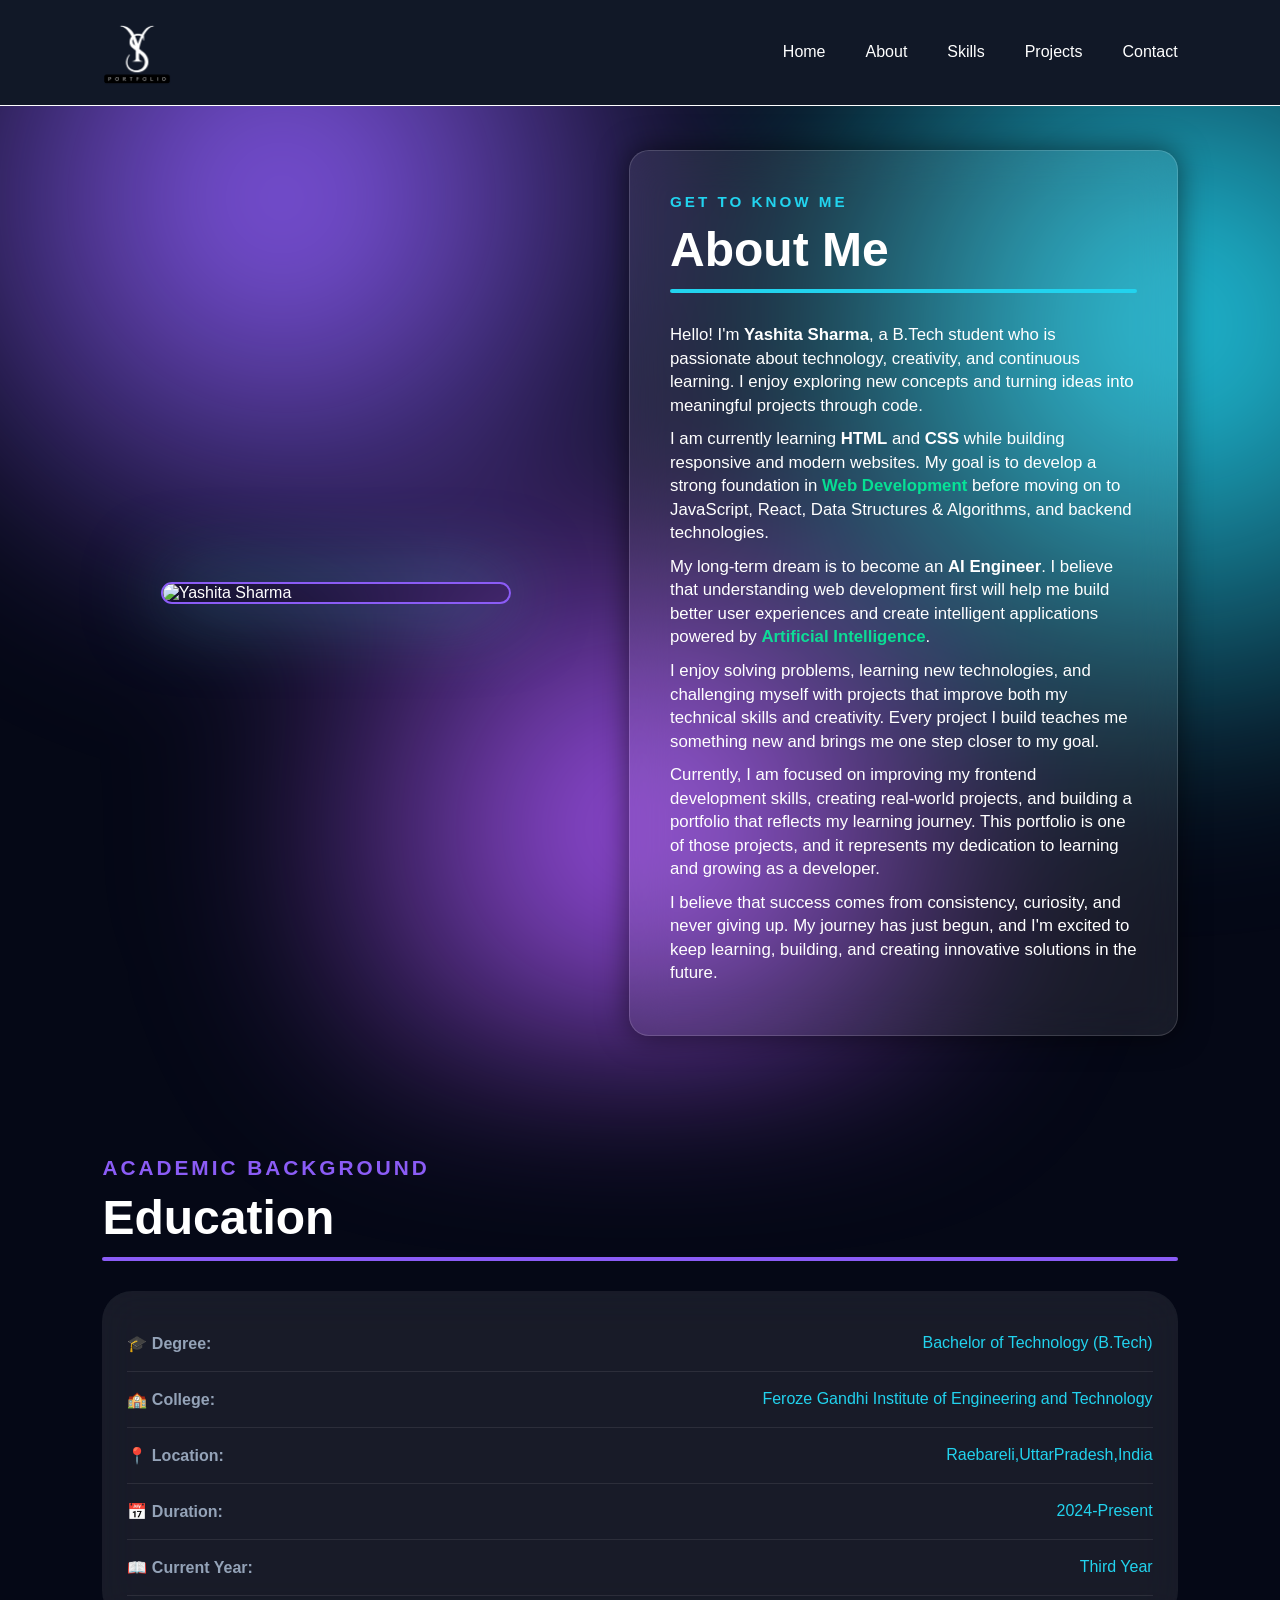
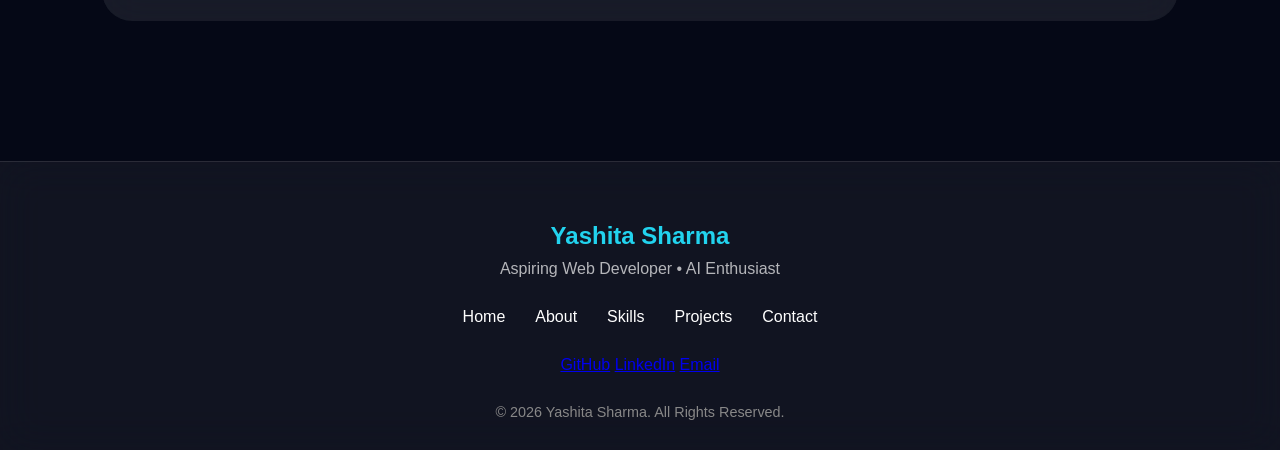
==== pages/about.html @ 7f86b3c3 "Initial commit" ====
<!DOCTYPE html>
<html lang="en">

<head>
    <meta charset="UTF-8">
    <meta name="viewport" content="width=device-width, initial-scale=1.0">
    <title>About | Portfolio</title>
    <link rel="stylesheet" href="../css/style.css">
</head>

<body>
    <header>
        <nav>
            <a href="../index.html" class="logo">
                <img src="../images/yashita.png" alt="YS">
            </a>
            <ul>
                <li><a href="../index.html">Home</a></li>
                <li><a href="about.html">About</a></li>
                <li><a href="skills.html">Skills</a></li>
                <li><a href="projects.html">Projects</a></li>
                <li><a href="contact.html">Contact</a></li>
            </ul>
        </nav>
    </header>
    <main>
        <section class="about">
            <div class="about-container">
                <div class="about-image">
                    <img src="../images/bittu.png" alt="Yashita Sharma">
                </div>
                <div class="about-content">
                    <p class="section-subtitle">Get To Know Me</p>
                    <h1>About Me</h1>

                    <p>
                        Hello! I'm <strong>Yashita Sharma</strong>, a B.Tech student who is passionate about technology,
                        creativity, and continuous learning. I enjoy exploring new concepts and turning ideas into
                        meaningful projects through code.
                    </p>

                    <p>
                        I am currently learning <strong>HTML</strong> and <strong>CSS</strong> while building responsive
                        and modern websites. My goal is to develop a strong foundation in <span>Web Development</span>
                        before moving
                        on to JavaScript, React, Data Structures & Algorithms, and backend technologies.
                    </p>

                    <p>
                        My long-term dream is to become an <strong>AI Engineer</strong>. I believe that understanding
                        web development first will help me build better user experiences and create intelligent
                        applications powered by <span>Artificial Intelligence</span>.
                    </p>

                    <p>
                        I enjoy solving problems, learning new technologies, and challenging myself with projects that
                        improve both my technical skills and creativity. Every project I build teaches me something new
                        and brings me one step closer to my goal.
                    </p>

                    <p>
                        Currently, I am focused on improving my frontend development skills, creating real-world
                        projects, and building a portfolio that reflects my learning journey. This portfolio is one of
                        those projects, and it represents my dedication to learning and growing as a developer.
                    </p>

                    <p>
                        I believe that success comes from consistency, curiosity, and never giving up. My journey has
                        just begun, and I'm excited to keep learning, building, and creating innovative solutions in the
                        future.
                    </p>
                </div>
            </div>
        </section>
        <section class="education">
                <p class="section-subtitle">Academic Background</p>
                <h2>Education</h2>
                <div class="education-card">
                    <div class="education-item">
                        <span class="label">🎓 Degree:</span>
                        <span class="value">Bachelor of Technology (B.Tech)</span>
                    </div>
                    <div class="education-item">
                        <span class="label">🏫 College:</span>
                        <span class="value">Feroze Gandhi Institute of Engineering and Technology</span>
                    </div>
                    <div class="education-item">
                        <span class="label">📍 Location:</span>
                        <span class="value">Raebareli,UttarPradesh,India</span>
                    </div>
                    <div class="education-item">
                        <span class="label">📅 Duration:</span>
                        <span class="value">2024-Present</span>
                    </div>
                    <div class="education-item">
                        <span class="label">📖 Current Year:</span>
                        <span class="value">Third Year</span>
                    </div>
                </div>
            </section>
    </main>
    <footer class="footer">
        <div class="footer-logo">
            <h2>Yashita Sharma</h2>
            <p>Aspiring Web Developer • AI Enthusiast</p>
        </div>
        <div class="footer-links">
            <a href="index.html">Home</a>
            <a href="about.html">About</a>
            <a href="skills.html">Skills</a>
            <a href="projects.html">Projects</a>
            <a href="contact.html">Contact</a>
        </div>
        <div class="footersocial">
            <a href="https://github.com/yourusername" target="_blank">GitHub</a>
            <a href="https://linkedin.com/in/yourusername" target="_blank">LinkedIn</a>
            <a href="mailto:yourname@example.com">Email</a>
        </div>
        <div class="footer-bottom">
            <p>© 2026 Yashita Sharma. All Rights Reserved.</p>
        </div>
    </footer>
</body>

</html>
---- css/style.css ----
/* ======================================
    GOOGLE FONTS
    ================================== */
* {
    margin: 0;
    padding: 0;
    box-sizing: border-box;
}

/* =========================
    ROOT VARIABLES
       ==================== */
:root {
    --bg-color: #050816;
    --card-color: #111827;
    --primary-color: #8B5CF6;
    --secondary-color: #22D3EE;
    --text-color: #FFFFFF;
    --text-light: #94A3B8;
}

/* ==========================
   BODY
   ==================== */
body {
    font-family: 'Manrope', sans-serif;
    background: var(--bg-color);
    color: var(--text-color);
    overflow-x: hidden;
    min-height: 100vh;
}

/* ========
   HTML
     ======== */
html {
    scroll-behavior: smooth;
}

/* ===============
   HEADER
   ============= */
header {
    width: 100%;
    position: fixed;
    top: 0;
    left: 0;
    z-index: 1000;
}

/* ====================
   NAVBAR
     ================== */
nav {
    display: flex;
    justify-content: space-between;
    align-items: center;
    padding: 20px 8%;
    background: #111827;
    backdrop-filter: blur(12px);
    border-bottom: 1px solid white;
}

/* ==========================
   LOGO
   ================= */
.logo {
    font-size: 2rem;
    font-weight: 700;
    color: var(--text-color);
    cursor: pointer;
    transition: 0.3s ease;
    display: flex;
    align-items: center;
    text-decoration: none;
}

.logo img {
    width: 70px;
    height: auto;
    object-fit: contain;
    transition: all 0.4s ease;

}

.logo:hover {
    color: var(--primary-color);
}

.logo img:hover {
    transform: scale(1.1);
}

/* =============================
   NAVIGATION LINKS
   ========================== */
nav ul {
    display: flex;
    list-style: none;
    gap: 40px;
}

nav ul li a {
    text-decoration: none;
    color: var(--text-color);
    font-size: 1rem;
    font-weight: 500;
    transition: 0.3s ease;
}

nav ul li a:hover {
    color: var(--primary-color);
}

/* =============================
   HERO SECTION
   ========================== */
.hero {
    min-height: 100vh;
    display: flex;
    justify-content: space-between;
    align-items: center;
    padding: 120px 8% 50px;
    gap: 60px;
}

.hero-image {
    flex: 1;
    display: flex;
    justify-content: center;
}

.hero-image img {
    width: 350px;
    max-width: 100%;
    border-radius: 50%;
    border: 2px solid var(--secondary-color);
    box-shadow: 0 0 80px #b15cf68c;
}
.hero-image img:hover {
    transform: scale(1.05);
}

.hero-content {
    max-width: 700px;
}

.hero-content p {
    font-size: 3rem;
    color: var(--text-light);
    margin-bottom: 10px;
}

.wave {
    display: inline-block;
    animation: wave 2s infinite;
}

@keyframes wave {

    0% {
        transform: rotate(0deg);
    }

    10% {
        transform: rotate(14deg);
    }

    20% {
        transform: rotate(-8deg);
    }

    30% {
        transform: rotate(14deg);
    }

    40% {
        transform: rotate(-4deg);
    }

    50% {
        transform: rotate(10deg);
    }

    60% {
        transform: rotate(0deg);
    }

    100% {
        transform: rotate(0deg);
    }

}

.hero-content h1 {
    font-size: 3.7rem;
    font-weight: 700;
    color: var(--text-color);
    margin-bottom: 10px;
}

.hero-content h2 {
    font-size: 2.2rem;
    font-weight: 600;
    color: var(--primary-color);
    margin-bottom: 10px;
}

.hero-content h3 {
    font-size: 1.8rem;
    font-weight: 500;
    color: var(--secondary-color);
    margin-bottom: 15px;
}

.hero-content .career-goal {
    font-size: 1.8rem;
    font-weight: 500;
    color: var(--secondary-color);
    margin-bottom: 10px;
}

.hero-content .tagline {
    font-size: 1.3rem;
    color: var(--text-light);
    line-height: 1.6;
    margin-bottom: 25px;
}

/* ================================
   BUTTON BASE STYLE
   ========================== */
.btn {
    display: inline-block;
    padding: 12px 25px;
    font-size: 1rem;
    font-weight: 500;
    text-decoration: none;
    border-radius: 20px;
    transition: 0.3s ease;
    margin-right: 15px;
}

.primary-btn {
    background: var(--primary-color);
    color: white;
    box-shadow: 0 0 15px #8b5cf680;
}

.secondary-btn {
    background: transparent;
    color: var(--secondary-color);
    border: 2px solid var(--secondary-color);
}

.primary-btn:hover {
    transform: translateY(-3px);
    box-shadow: 0 0 25px #8B5CF6CC;
}

.secondary-btn:hover {
    background: var(--secondary-color);
    color: #000;
    box-shadow: 0 0 20px #22D3EE99;
    transform: translateY(-3px);
}

/* ================================
ANIMATED BACKGROUND
   ============================== */
body {
    margin: 0;
    min-height: 100vh;
    background: #050816;
    overflow-x: hidden;
    position: relative;
}

body::before {
    content: "";
    position: fixed;
    inset: -20%;
    background:
        radial-gradient(circle at 30% 30%, #8B5CF6 0%, transparent 30%),
        radial-gradient(circle at 80% 40%, #22d3ee 0%, transparent 30%),
        radial-gradient(circle at 50% 80%, #a855f7 0%, transparent 30%);
    filter: blur(80px);
    animation: moveBackground 9s ease-in-out infinite alternate;
    z-index: -1;
}

@keyframes moveBackground {

    0% {
        transform: translate(0, 0) scale(1);
    }

    25% {
        transform: translate(-60px, 40px) scale(1.08);
    }

    50% {
        transform: translate(50px, -60px) scale(1.15);
    }

    75% {
        transform: translate(-30px, -30px) scale(1.05);
    }

    100% {
        transform: translate(0, 0) scale(1);
    }

}

/* =================================
   HERO ANIMATION
   ============================= */
.hero-content {
    animation: fadeUp 1s ease forwards;
}

.hero-image {
    animation: fadeUp 1s ease forwards;
}

@keyframes fadeUp {
    from {
        opacity: 1;
        transform: translate(70px);
    }

    to {
        opacity: 1;
        transform: translate(0);
    }
}

@keyframes fadeUp {
    from {
        opacity: 1;
        transform: translateY(40px);
    }

    to {
        opacity: 1;
        transform: translateY(0);
    }
}

/* =======================================
   ABOUT SECTION
   ================================== */
.about {
    min-height: 100vh;
    padding: 150px 8% 80px;
}

.about-container {
    display: flex;
    justify-content: space-between;
    align-items: center;
    gap: 60px;
}

.about-image {
    flex: 1;
    display: flex;
    justify-content: center;
}

.about-image img {
    width: 350px;
    max-width: 100%;
    border-radius: 20px;
    border: 2px solid var(--primary-color);
    box-shadow: 0 0 80px #5ce7f68c;
    transition: 0.4s ease;
}

.about-image img:hover {
    transform: scale(1.05);
    box-shadow: 0 0 40px #5cf6f4cc;
}

.about-content {
    flex: 1;
    background: #ffffff14;
    backdrop-filter: blur(20px);
    border: 1px solid #ffffff26;
    border-radius: 20px;
    padding: 40px;
    box-shadow: 0 0 30px #00000090;
}

.about-content p {
    font-size: 1.05rem;
    color: var(--text-color);
    line-height: 1.4;
    margin-bottom: 10px;
}

.about-content h1 {
    font-size: 3rem;
    color: var(--text-color);
    margin-bottom: 30px;
}

.about-content h1::after {
    content: "";
    display: block;
    height: 4px;
    background: var(--secondary-color);
    margin-top: 12px;
    border-radius: 50px;

}

.about-content span {
    color: #00ff9dd1;
    font-weight: 600;
}

.about-content .section-subtitle {
    color: var(--secondary-color);
    font-size: 0.95rem;
    letter-spacing: 3px;
    text-transform: uppercase;
    font-weight: 600;
    margin-bottom: 10px;
}

/* =================================
   EDUCATION SECTION
   ============================= */
.education {
    padding: 40px 8%;
}

.education .section-subtitle {
    color: var(--primary-color);
    font-size: 1.3rem;
    letter-spacing: 3px;
    text-transform: uppercase;
    font-weight: 600;
    margin-bottom: 10px;
}

.education h2 {
    font-size: 3rem;
    color: var(--text-color);
    margin-bottom: 30px;
}

.education-card {
    background: #ffffff14;
    border: #ffffff28;
    backdrop-filter: blur(20px);
    border-radius: 30px;
    padding: 25px;
}

.education-item {
    display: flex;
    justify-content: space-between;
    align-items: center;
    padding: 18px 0;
    border-bottom: 1px solid #FFFFFF16;
    transition: 0.3s ease;
}

.education-item:hover {
    transform: translateX(10px);
}

.label {
    color: var(--text-light);
    font-weight: 600;
}

.value {
    color: var(--secondary-color);
    font-weight: 500;
}

.education-item:hover .value {
    color: var(--text-color);
}

.education h2::after {
    content: "";
    display: block;
    height: 4px;
    background: var(--primary-color);
    margin-top: 12px;
    border-radius: 50px;
}

/* =====================================
   SKILLS SECTION
   ================================== */
.skills {
    padding: 110px 8%;
}

.skills .section-subtitle {
    color: var(--secondary-color);
    font-size: 1.3rem;
    text-transform: uppercase;
    letter-spacing: 3px;
    font-weight: 600;
    margin-bottom: 20px;
}

.skills h1 {
    font-size: 3rem;
    color: var(--text-color);
    margin-bottom: 50px;
}

.skills h1::after {
    content: "";
    display: block;
    height: 7px;
    background: linear-gradient(to right, var(--primary-color), var(--secondary-color));
    margin-top: 12px;
    border-radius: 50px;

}

.skill-category {
    font-size: 2rem;
    color: var(--secondary-color);
    margin: 25px 0 20px;
    position: relative;
}

.skills-container {
    display: flex;
    justify-content: center;
    gap: 30px;
    flex-wrap: wrap;
}

.skill-card {
    width: 280px;
    padding: 30px;
    background: #ffffff14;
    border: 1px solid #ffffff26;
    border-radius: 20px;
    backdrop-filter: blur(20px);
    text-align: center;
    transition: 0.4s ease;
}

.skill-card:hover {
    transform: translateY(-10px);
    border-color: var(--primary-color);
    box-shadow: 0 0 50px #8B5CF680;
}

.skill-icon {
    font-size: 3rem;
    margin-bottom: 20px;
    transition: 0.4s ease;
}

.skill-card h2 {
    font-size: 1.6rem;
    color: var(--text-color);
    margin-bottom: 15px;
}

.skill-card h3 {
    font-size: 1rem;
    font-weight: 400;
    color: #ffffff90;
}

.skill-emoji {
    font-size: 2rem;
    margin-bottom: 20px;
    margin-top: 20px;
    transition: 0.3s ease-in-out;
    animation: floatEmoji 2s ease-in-out infinite;
}

.progress-bar {
    width: 100%;
    height: 10px;
    background: #ffffff26;
    border-radius: 50px;
    overflow: hidden;
    margin: 20px 0 10px;
}

.progress {
    width: 0;
    height: 100%;
    background: linear-gradient(to left, var(--primary-color), var(--secondary-color));
    border-radius: 50px;
    transition: width 1.2s ease-in-out;
}

.percentage {
    color: var(--text-color);
    font-weight: 600;
    font-size: 1rem;
}

.skill-card:hover .html-progress {
    width: 95%;
}

.skill-card:hover .css-progress {
    width: 90%;
}

.skill-card:hover .js-progress {
    width: 10%;
}

.skill-card:hover .c-progress {
    width: 85%;
}

.skill-card:hover .cplusplus-progress {
    width: 0%;
}

.skill-card:hover .python-progress {
    width: 30%;
}

.skill-card:hover .vscode-progress {
    width: 95%;
}

.skill-card:hover .git-progress {
    width: 0%;
}

.skill-card:hover .github-progress {
    width: 0%;
}

@keyframes floatEmoji {
    0% {
        transform: translateY(0px);
    }

    20% {
        transform: translateY(-1px);
    }

    40% {
        transform: translateY(0px);
    }

    60% {
        transform: translateY(-1px);
    }

    80% {
        transform: translateY(0px);
    }

    100% {
        transform: translateY(-1px);
    }
}

.skill-card:hover .skill-icon {
    transform: scale(1.5) rotate(8deg);
    filter: drop-shadow(0 0 10px #8B5CF6);
}

.skill-card:hover .skill-emoji {
    filter: drop-shadow(0 0 12px #22D3EE);
}

/* ======================================
   PROJECTS SECTION
   ============================== */
.projects {
    padding: 120px 10%;
    position: relative;
}

.projects h1 {
    text-align: center;
    margin-bottom: 20px;
    color: var(--secondary-color);
    font-size: 3rem;
    text-transform: uppercase;
    font-weight: 600;
}

.projects-wrapper {
    display: flex;
    flex-wrap: nowrap;
    /*keep all projects in one row */
    gap: 30px;
    overflow-x: auto;
    overflow-y: hidden;
    scroll-behavior: smooth;
    scroll-snap-type: x mandatory;
    /* Hide scrollbar:It is the firefox way of hiding scrollbar */
    padding: 30px 0;
    scrollbar-width: none;
    scroll-snap-align: center;
}

/* it is a pseudo element which represents that horizontal scrollbar and (display:none) means it hides the scrollbar*/
.projects-wrapper::-webkit-scrollbar {
    display: none;
}

.projects h1::after {
    content: "";
    display: block;
    width: 100%;
    height: 7px;
    background: linear-gradient(to right, var(--primary-color), var(--secondary-color));
    border-radius: 50px;
}

.project-showcase {
    min-width: 100%;
    width: 550px;
    height: 550px;
    flex-shrink: 0;
    scroll-snap-align: center;
    display: flex;
    align-items: center;
    justify-content: space-between;
    gap: 30px;
    padding: 50px;
    border-radius: 25px;
    background: rgba(255, 255, 255, 0.08);
    backdrop-filter: blur(20px);
    border: 1px solid rgba(255, 255, 255, 0.15);
    transition: all 0.4s ease;
    transform: scale(0.98);
    opacity: 0.7;
}

.project-image {
    flex: 1;
    height: 380px;
    background: rgba(255, 255, 255, 0.05);
    border: 2px dashed rgba(255, 255, 255, 0.2);
    border-radius: 20px;
    display: flex;
    justify-content: center;
    align-items: center;
    color: #ffffff80;
    font-size: 1.2rem;
    overflow: hidden;
}

.project-content {
    flex: 1;
    transition: 0.4s ease;
}

.project-number {
    font-size: 5rem;
    font-weight: 700;
    color: rgba(255, 255, 255, 0.115);
    margin-bottom: 15px;
}

.project-content h2 {
    font-size: 1.7rem;
    margin-bottom: 20px;
    color: rgb(0, 242, 255)
}

.project-description {
    color: #ffffffb0;
    line-height: 1.7;
    margin-bottom: 30px;
}

.project-tech {
    display: flex;
    flex-wrap: wrap;
    /* if there isn't enough space the tags automatically move to the next line instead of overflowing outside the screen. */
    gap: 15px;
    margin-bottom: 35px;
}

.project-tech span {
    padding: 10px 18px;
    border-radius: 50px;
    background: rgba(255, 255, 255, 0.08);
    border: 1px solid rgba(255, 255, 255, 0.15);
    font-size: 0.9rem;
    color: var(--text-color);
    transition: 0.3s ease;
}

.project-tech span:hover {
    background: var(--secondary-color);
    transform: translateY(-3px);
}

.project-buttons {
    display: flex;
    gap: 20px;
    align-items: center;
}

.project-buttons a {
    text-decoration: none;
    padding: 14px 28px;
    border-radius: 50px;
    font-weight: 500;
    transition: 0.3s ease;
}

.project-buttons a:first-child {
    background: var(--primary-color);
    color: white;

}

.project-buttons a:last-child {
    border: 2px solid var(--primary-color);
    color: var(--text-color);
}

.project-buttons a:hover {
    transform: translateY(-4px);
    box-shadow: 0 0 15px white;
}

.laptop {
    position: relative;
    width: 100%;
    max-width: 600px;
    margin: auto;
}

.laptop-screen {
    position: absolute;
    left: 0.1%;
    top: 0.1%;
    width: 100%;
    height: 100%;
    overflow: hidden;
    background: black;
}

.laptop-frame {
    width: 60%;
    display: block;
}

.portfolio-preview {
    width: 100%;
    height: 100%;
    object-fit: cover;
    display: block;
    transition: transform 1.2s ease;
}

/*.project-image img {
    object-fit: cover;
    background: #111;
}*/

.project-image {
    flex: 1;
    width: 100%;
    height: 100%;
    overflow: hidden;
    box-shadow: 0 0 30px rgba(92, 215, 246, 0.757);
    border-radius: 20px;
}

/*.project-image:hover {
    transform: scale(1.05);
}*/

.project-showcase:hover {
    transform: scale(1.02);
    opacity: 1;
}

/*.project-showcase:hover .project-content {
    transform: translateY(-5px);
}*/

.scroll-buttons {
    position: absolute;
    width: 100%;
    top: 50%;
    left: 0;
    display: flex;
    justify-content: space-between;
    transform: translateY(-50%);
    pointer-events: none;
    padding: 0 20px;
}

.scroll-btn {
    pointer-events: auto;
    width: 50px;
    height: 50px;
    display: flex;
    align-items: center;
    justify-content: center;
    border-radius: 50%;
    text-decoration: none;
    font-size: 2rem;
    font-weight: bold;
    background: rgba(255, 255, 255, 0.1);
    backdrop-filter: blur(10px);
    color: white;
    transition: 0.3s ease;
}

.scroll-btn:hover {
    background: var(--primary-color);
    transform: scale(1.1);
}

html {
    scroll-behavior: smooth;
}

/* ==================================
   CONTACT SECTION
   ========================= */
.contact {
    padding: 120px 10%;
    color: white;
}

.contact h1 {
    text-align: center;
    font-size: 3rem;
    margin-bottom: 60px;
    color: var(--secondary-color);
}

.contact h1::after {
    content: "";
    display: block;
    width: 100%;
    height: 7px;
    background: linear-gradient(to right, var(--primary-color), var(--secondary-color));
    border-radius: 50px;
}

.contact-conatiner {
    display: flex;
    gap: 50px;
    justify-content: space-between;
    flex-wrap: wrap;
}

.contact-form {
    flex: 1;
    min-width: 300px;
    display: flex;
    flex-direction: column;
    gap: 20px;
    padding: 30px;
    background: rgba(255, 255, 255, 0.08);
    backdrop-filter: 1px solid rgba(255, 255, 255, 0.15);
    border-radius: 20px;
}

.contact-form input,
.contact-form textarea {
    padding: 15px;
    border-radius: 12px;
    border: none;
    outline: white;
    background: rgba(255, 255, 255, 0.368);
    color: white;
    font-size: 1rem;
}

.contact-form button {
    padding: 15px;
    border: none;
    border-radius: 50px;
    background: linear-gradient(to right, var(--primary-color), var(--secondary-color));
    color: pointer;
    font-weight: bold;
    cursor: pointer;
    transition: 0.3s ease;
}

.contact-form button:hover {
    transform: translateY(-5px);
    box-shadow: 0 0 20px rgba(0, 255, 255, 0.5);
}

.contact-info {
    flex: 1;
    min-width: 300px;
}

.contact-info h2 {
    font-size: 2rem;
    margin-bottom: 10px;
    margin-top: 20px;
}

.contact-info p {
    color: #ffffffb0;
    margin-bottom: 20px;
}

.info-box {
    padding: 20px;
    border-radius: 15px;
    background: rgba(255, 255, 255, 0.08);
    backdrop-filter: blur(20px);
    border: 1px solid rgba(255, 255, 255, 0.15);
    margin-bottom: 20px;
}

.socials {
    display: flex;
    gap: 15px;
}

.socials a {
    text-decoration: none;
    padding: 10px 18px;
    border-radius: 50px;
    border: 1px solid var(--primary-color);
    color: white;
    transition: 0.3s ease;
}

.socials a:hover {
    background: var(--primary-color);
    transform: translateY(-3px);
}

/* ======================================
   FOOTER SECTION
   ============================= */
.footer {
    padding: 60px 10% 30px;
    margin-top: 100px;
    background: rgba(255, 255, 255, 0.05);
    backdrop-filter: blur(20px);
    border-top: 1px solid rgba(255, 255, 255, 0.1);
    text-align: center;
}

.footer-logo h2 {
    color: var(--secondary-color);
    margin-bottom: 10px;
}

.footer-logo p {
    color: #ffffffb0;
}

.footer-links,
.footer-social {
    display: flex;
    justify-content: center;
    gap: 30px;
    flex-wrap: wrap;
    margin: 30px 0;
}

.footer-links a,
.footer-social a {
    text-decoration: none;
    color: white;
    transition: 0.3s;
}

.footer-links a:hover,
.footer-social a:hover {
    color: var(--secondary-color);
}

.footer-bottom {
    margin-top: 30px;
    color: #888;
    font-size: 0.9rem;
}
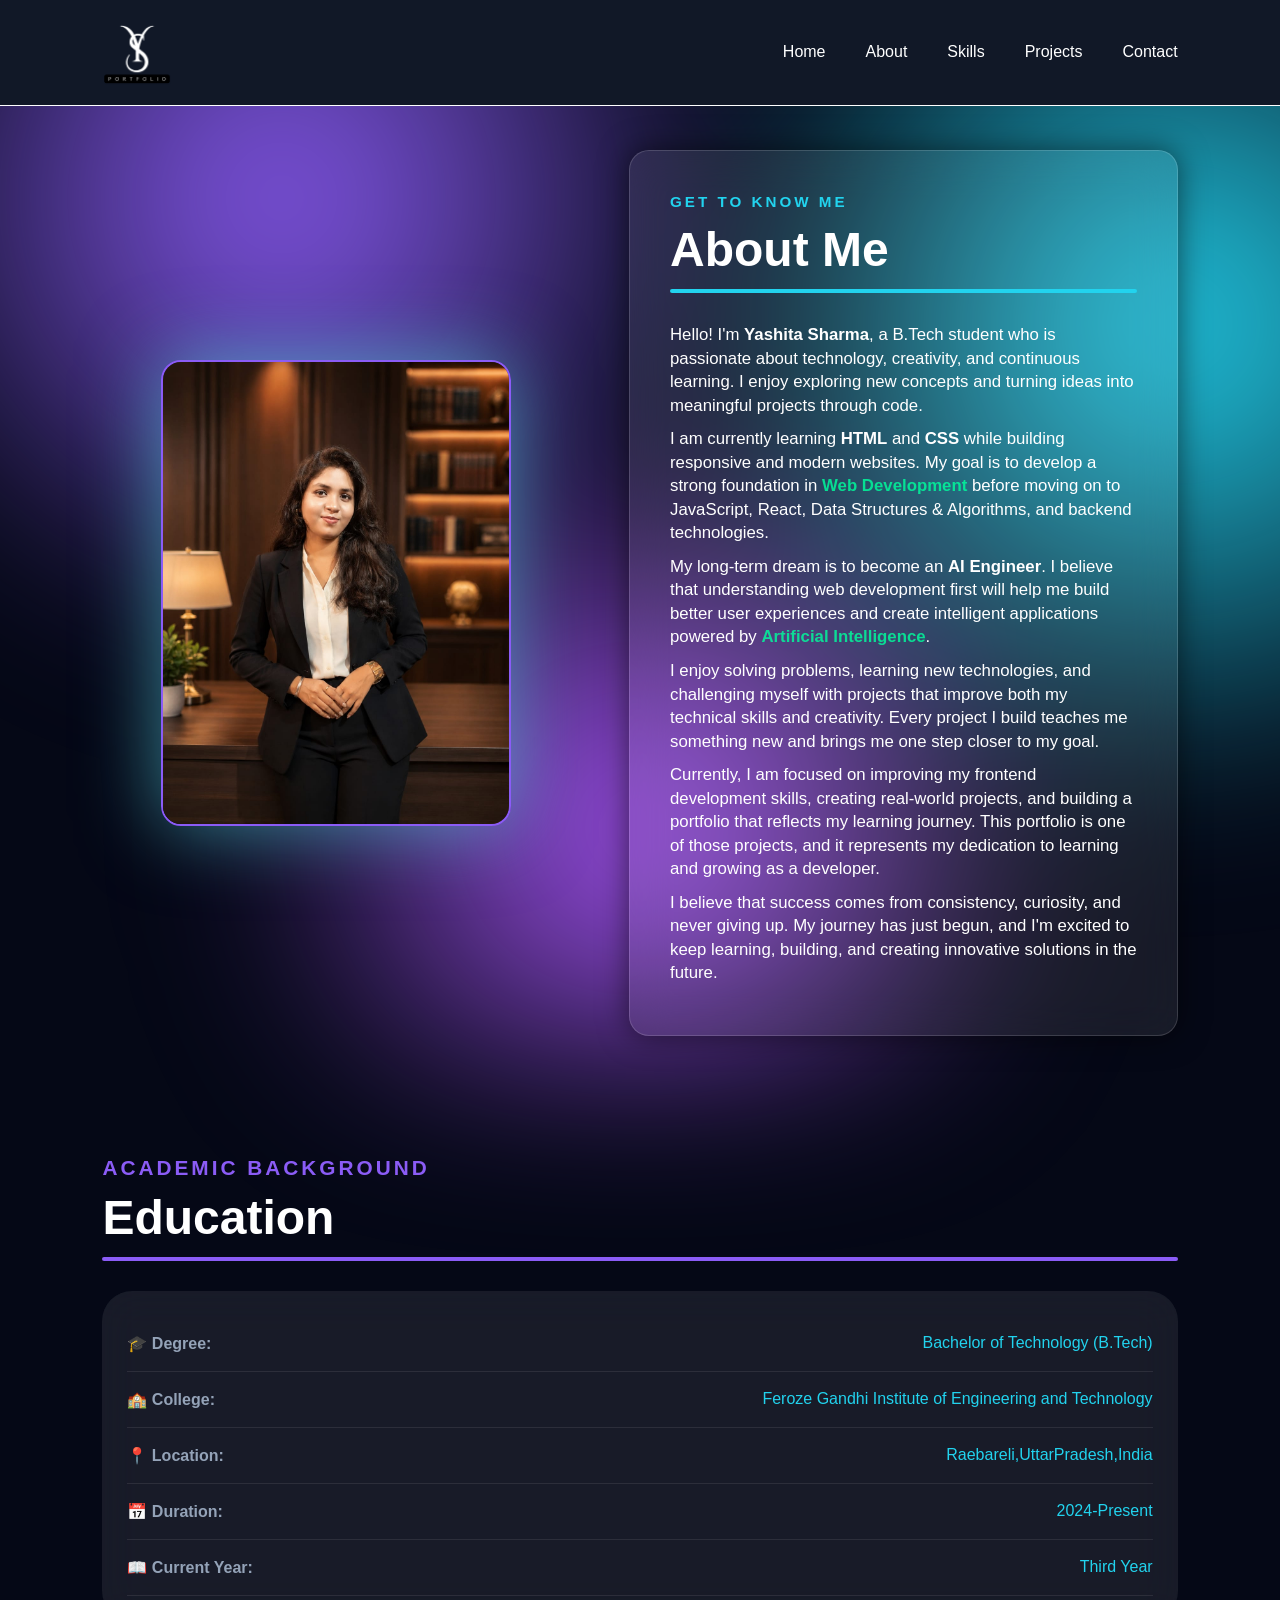
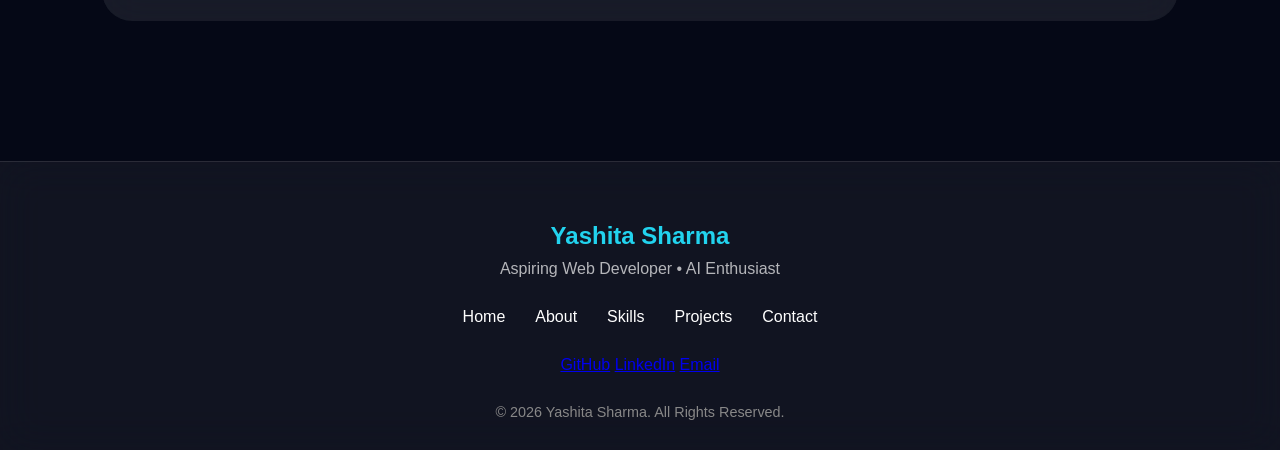
==== commit 7a892b9e: "Fix image paths" ====
--- a/pages/about.html
+++ b/pages/about.html
@@ -27,7 +27,7 @@
         <section class="about">
             <div class="about-container">
                 <div class="about-image">
-                    <img src="../images/bittu.png" alt="Yashita Sharma">
+                    <img src="../images/SHARMA.png" alt="Yashita Sharma">
                 </div>
                 <div class="about-content">
                     <p class="section-subtitle">Get To Know Me</p>
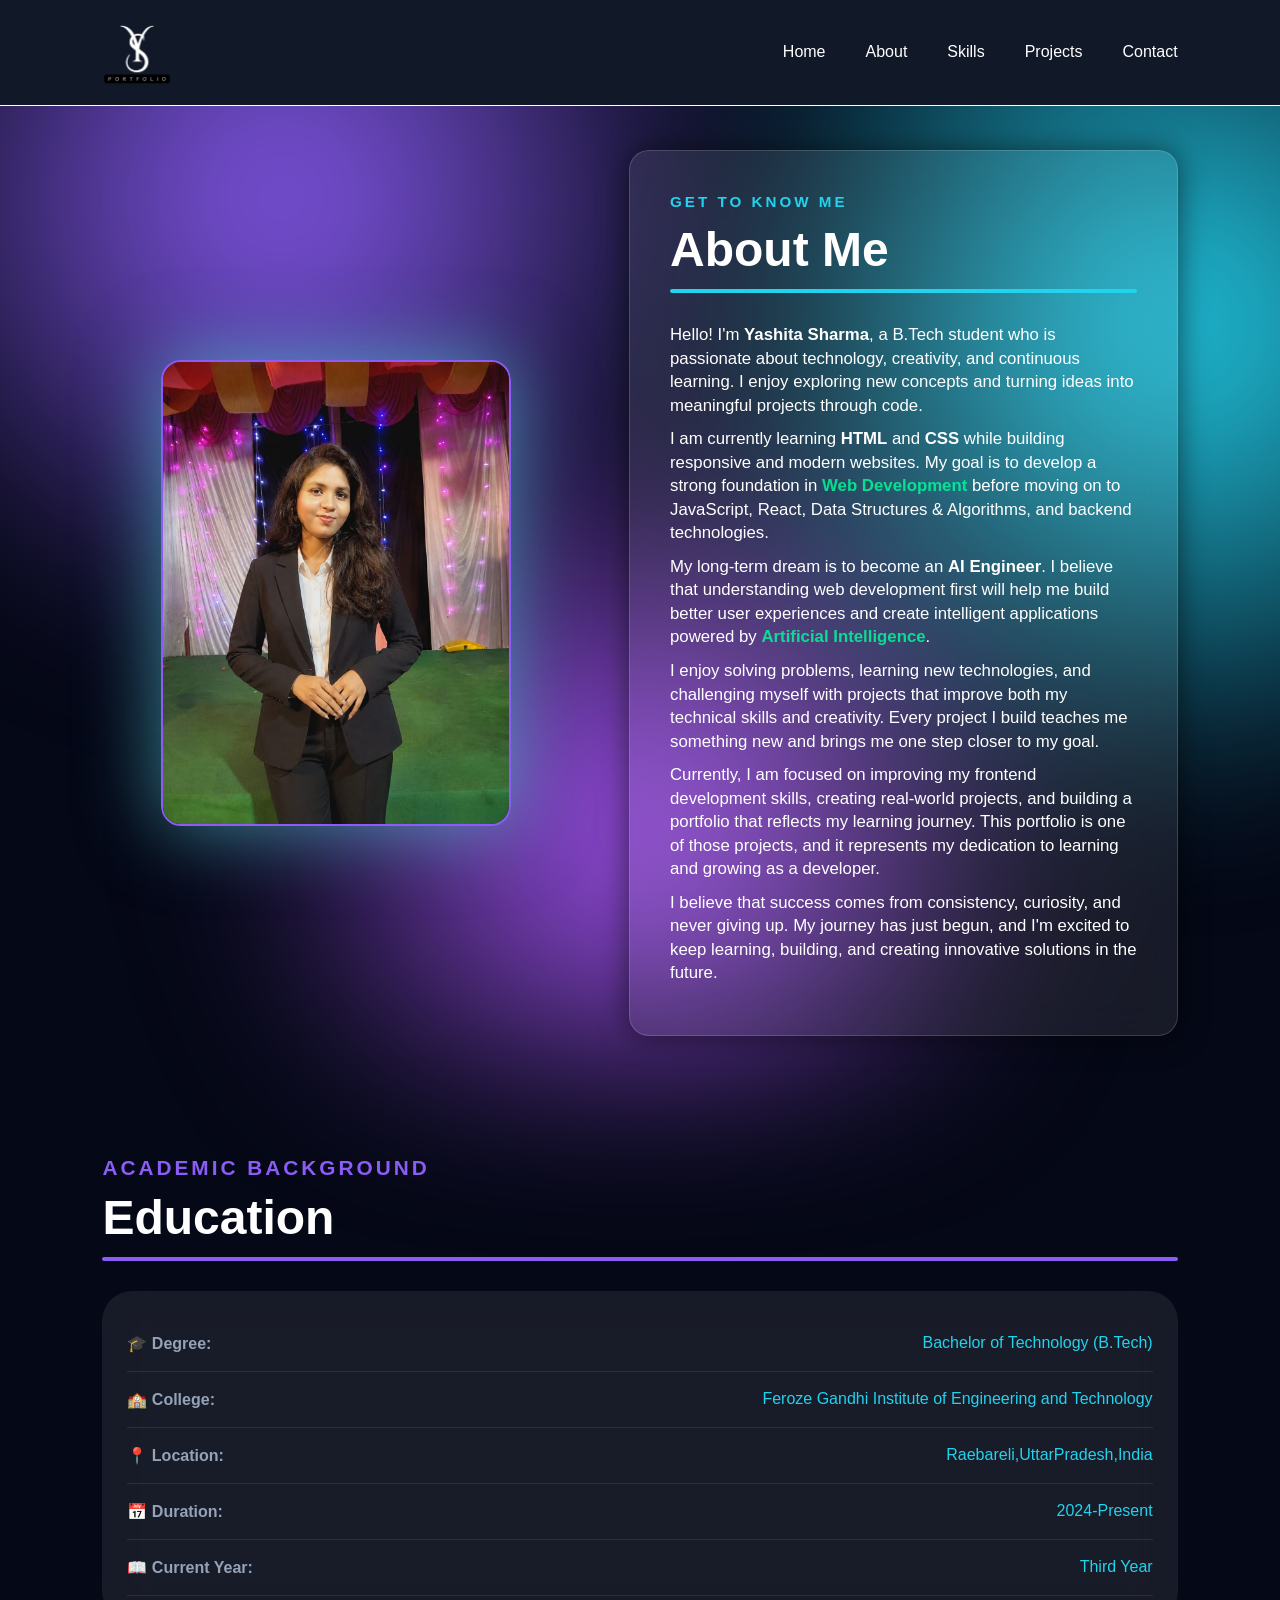
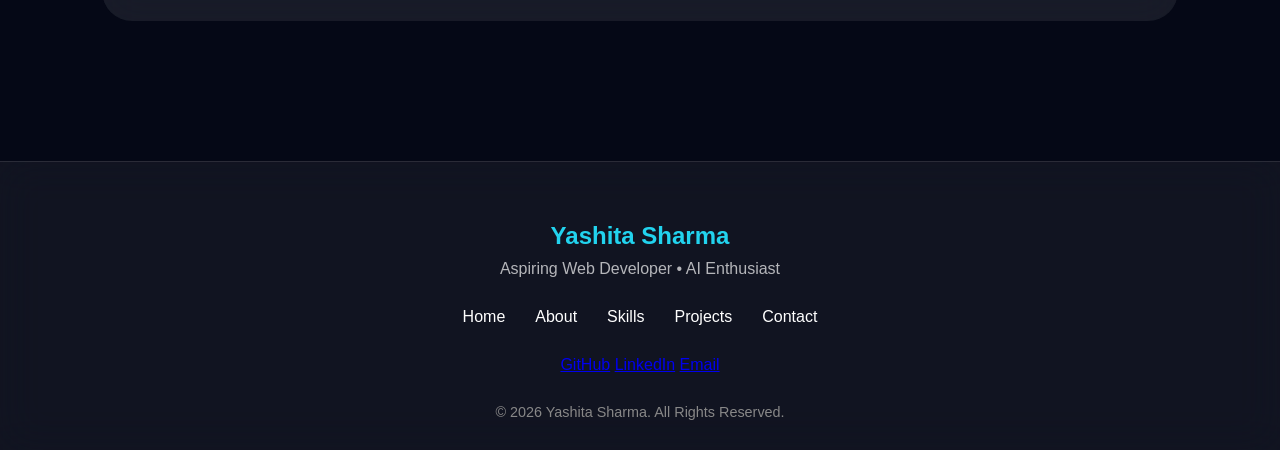
==== commit 03453ed9: "Update Github profile link and add button icons" ====
--- a/pages/about.html
+++ b/pages/about.html
@@ -112,8 +112,8 @@
             <a href="contact.html">Contact</a>
         </div>
         <div class="footersocial">
-            <a href="https://github.com/yourusername" target="_blank">GitHub</a>
-            <a href="https://linkedin.com/in/yourusername" target="_blank">LinkedIn</a>
+            <a href="https://github.com/yashita643-ui" target="_blank">GitHub</a>
+            <a href="https://www.linkedin.com/in/yashita-sharma-75100a386/" target="_blank">LinkedIn</a>
             <a href="mailto:yourname@example.com">Email</a>
         </div>
         <div class="footer-bottom">
